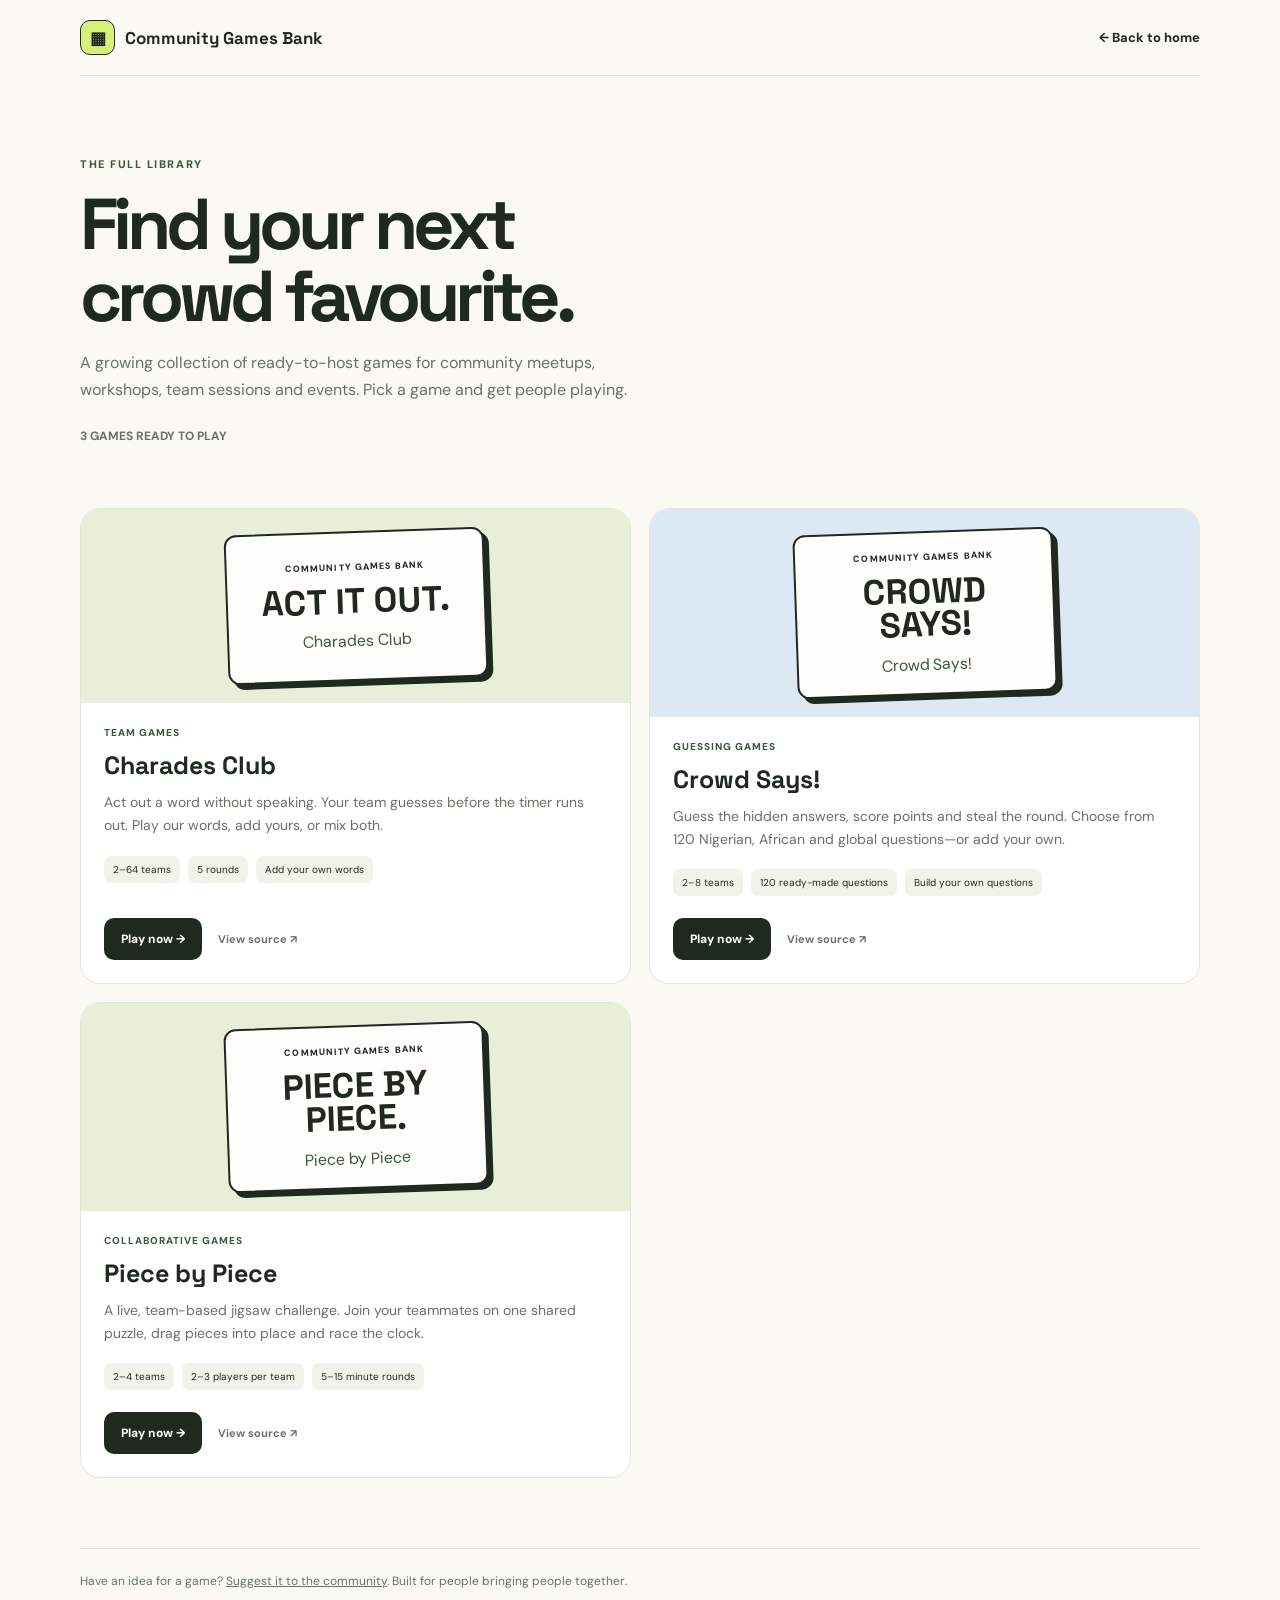
==== games/index.html @ 2c65b3ba "Add dedicated all-games library page" ====
<!doctype html><html lang="en"><head><meta charset="utf-8"><meta name="viewport" content="width=device-width,initial-scale=1"><meta name="theme-color" content="#faf9f4"><title>All Games — Community Games Bank</title><link rel="preconnect" href="https://fonts.googleapis.com"><link href="https://fonts.googleapis.com/css2?family=DM+Sans:wght@400;500;600;700;800&family=Space+Grotesk:wght@400;500;600;700;800&display=swap" rel="stylesheet"><style>
:root{--ink:#20291f;--muted:#687366;--paper:#faf9f4;--line:#e4e7dc;--lime:#d8f078;--green:#365b3b}*{box-sizing:border-box}body{margin:0;background:var(--paper);color:var(--ink);font-family:'DM Sans',Arial,sans-serif}.wrap{width:min(1120px,calc(100% - 40px));margin:auto}.nav{height:76px;display:flex;align-items:center;justify-content:space-between;border-bottom:1px solid var(--line)}.brand{font:800 17px 'Space Grotesk';display:flex;align-items:center;gap:10px}.mark{width:35px;height:35px;border-radius:10px;background:var(--lime);display:grid;place-items:center;border:1px solid var(--ink)}a{color:inherit;text-decoration:none}.back{font-size:13px;font-weight:700}.hero{padding:70px 0 32px}.kicker{font-size:11px;font-weight:800;letter-spacing:.14em;color:var(--green)}h1{font:800 clamp(42px,7vw,72px)/1 'Space Grotesk';letter-spacing:-.07em;margin:17px 0}.intro{font-size:16px;line-height:1.7;color:var(--muted);max-width:590px}.count{font-size:12px;color:var(--muted);font-weight:700;margin-top:25px}.grid{display:grid;grid-template-columns:repeat(2,minmax(0,1fr));gap:18px;padding:20px 0 70px}.card{background:white;border:1px solid var(--line);border-radius:20px;overflow:hidden;display:flex;flex-direction:column}.art{min-height:190px;padding:22px;display:grid;place-items:center;background:#e8efd9}.art.blue{background:#dce8f3}.art.orange{background:#f7e4cf}.poster{width:min(260px,90%);min-height:150px;border:2px solid var(--ink);border-radius:12px;background:#fffefb;display:flex;flex-direction:column;align-items:center;justify-content:center;box-shadow:5px 5px 0 var(--ink);padding:18px;transform:rotate(-2deg)}.poster small{font-size:9px;letter-spacing:.12em;font-weight:800}.poster strong{font:800 35px/.95 'Space Grotesk';text-align:center;margin:12px 0}.poster em{font-style:normal;color:var(--green)}.body{padding:23px;display:flex;flex-direction:column;flex:1}.meta{font-size:10px;letter-spacing:.1em;text-transform:uppercase;color:var(--green);font-weight:800}.body h2{font:800 25px 'Space Grotesk';margin:10px 0}.body p{font-size:14px;line-height:1.65;color:var(--muted);margin:0 0 18px}.details{display:flex;gap:8px;flex-wrap:wrap;margin-bottom:22px}.details span{font-size:10px;background:#f1f3eb;padding:7px 9px;border-radius:7px}.actions{display:flex;align-items:center;gap:16px;margin-top:auto}.button{display:inline-flex;align-items:center;justify-content:center;background:var(--ink);color:#fff;border-radius:10px;padding:13px 17px;font-size:12px;font-weight:800}.source{font-size:11px;font-weight:700;color:var(--muted)}.footer{border-top:1px solid var(--line);padding:24px 0 40px;color:var(--muted);font-size:12px}.footer a{text-decoration:underline}@media(max-width:650px){.wrap{width:calc(100% - 30px)}.nav{height:65px}.brand{font-size:14px}.back{font-size:11px}.hero{padding:48px 0 20px}.intro{font-size:14px}.grid{grid-template-columns:1fr;gap:14px;padding-bottom:45px}.art{min-height:170px}.body{padding:20px}.body h2{font-size:23px}}
</style></head><body><div class="wrap"><nav class="nav"><a class="brand" href="/"><span class="mark">▦</span> Community Games Bank</a><a class="back" href="/">← Back to home</a></nav><header class="hero"><p class="kicker">THE FULL LIBRARY</p><h1>Find your next<br>crowd favourite.</h1><p class="intro">A growing collection of ready-to-host games for community meetups, workshops, team sessions and events. Pick a game and get people playing.</p><p class="count" id="count">GAMES READY TO PLAY</p></header><main class="grid" id="games"></main><footer class="footer">Have an idea for a game? <a href="/#contribute">Suggest it to the community</a>. Built for people bringing people together.</footer></div><script>
const games=[{"id":"charades-club","title":"Charades Club","eyebrow":"ACT IT OUT · GUESS IT FAST","description":"Act out a word without speaking. Your team guesses before the timer runs out. Play our words, add yours, or mix both.","category":"Team games","tags":["Team games","Energizers"],"searchTerms":["charades","guessing","acting","party","meetups","socials","icebreaker","nigerian","african","team building","community"],"details":["2–64 teams","5 rounds","Add your own words"],"status":"live","href":"/games/iih-charades/","sourceHref":"https://github.com/Mogaji-Bolaji-Abdullah/Community-Games-Bank/tree/main/games/iih-charades","art":{"theme":"lime","sticker":"YOUR TURN! ↗","lineOne":"ACT","lineTwo":"IT OUT."}},{"id":"crowd-says","title":"Crowd Says!","eyebrow":"GUESS · REVEAL · STEAL","description":"Guess the hidden answers, score points and steal the round. Choose from 120 Nigerian, African and global questions—or add your own.","category":"Guessing games","tags":["Team games","Guessing games","Energizers"],"searchTerms":["family feud","crowd says","survey game","team games","trivia","nigeria","africa","global","question","quiz","game night","party","group","custom","questions"],"details":["2–8 teams","120 ready-made questions","Build your own questions"],"status":"live","href":"/games/crowd-says/","sourceHref":"https://github.com/Mogaji-Bolaji-Abdullah/Community-Games-Bank/tree/main/games/crowd-says","art":{"theme":"blue","sticker":"GUESS THE ANSWER","lineOne":"CROWD","lineTwo":"SAYS!"}},{"id":"piece-by-piece","title":"Piece by Piece","eyebrow":"BUILD TOGETHER · BEAT THE CLOCK","description":"A live, team-based jigsaw challenge. Join your teammates on one shared puzzle, drag pieces into place and race the clock.","category":"Collaborative games","tags":["Team games","Collaborative games","Energizers"],"searchTerms":["jigsaw","puzzle","teamwork","collaboration","african art","group challenge","competition","timer","multiplayer"],"details":["2–4 teams","2–3 players per team","5–15 minute rounds"],"status":"live","href":"/games/piece-by-piece/","sourceHref":"https://github.com/Mogaji-Bolaji-Abdullah/Community-Games-Bank/tree/main/games/piece-by-piece","art":{"theme":"lime","sticker":"PUT IT TOGETHER","lineOne":"PIECE","lineTwo":"BY PIECE."}}];const grid=document.getElementById('games');const live=games.filter(g=>g.status==='live');document.getElementById('count').textContent=live.length+' GAMES READY TO PLAY';live.forEach(g=>{const art=document.createElement('div');art.className='art '+(g.art?.theme==='blue'?'blue':g.art?.theme==='orange'?'orange':'');const poster=document.createElement('div');poster.className='poster';const small=document.createElement('small');small.textContent='COMMUNITY GAMES BANK';const strong=document.createElement('strong');strong.textContent=(g.art?.lineOne||g.title)+' '+(g.art?.lineTwo||'');const em=document.createElement('em');em.textContent=g.title;poster.append(small,strong,em);art.append(poster);const card=document.createElement('article');card.className='card';const body=document.createElement('div');body.className='body';const meta=document.createElement('div');meta.className='meta';meta.textContent=g.category;const title=document.createElement('h2');title.textContent=g.title;const desc=document.createElement('p');desc.textContent=g.description;const details=document.createElement('div');details.className='details';g.details.forEach(d=>{const s=document.createElement('span');s.textContent=d;details.append(s)});const actions=document.createElement('div');actions.className='actions';const play=document.createElement('a');play.className='button';play.href=g.href;play.textContent='Play now →';const source=document.createElement('a');source.className='source';source.href=g.sourceHref;source.target='_blank';source.rel='noopener noreferrer';source.textContent='View source ↗';actions.append(play,source);body.append(meta,title,desc,details,actions);card.append(art,body);grid.append(card)});</script></body></html>
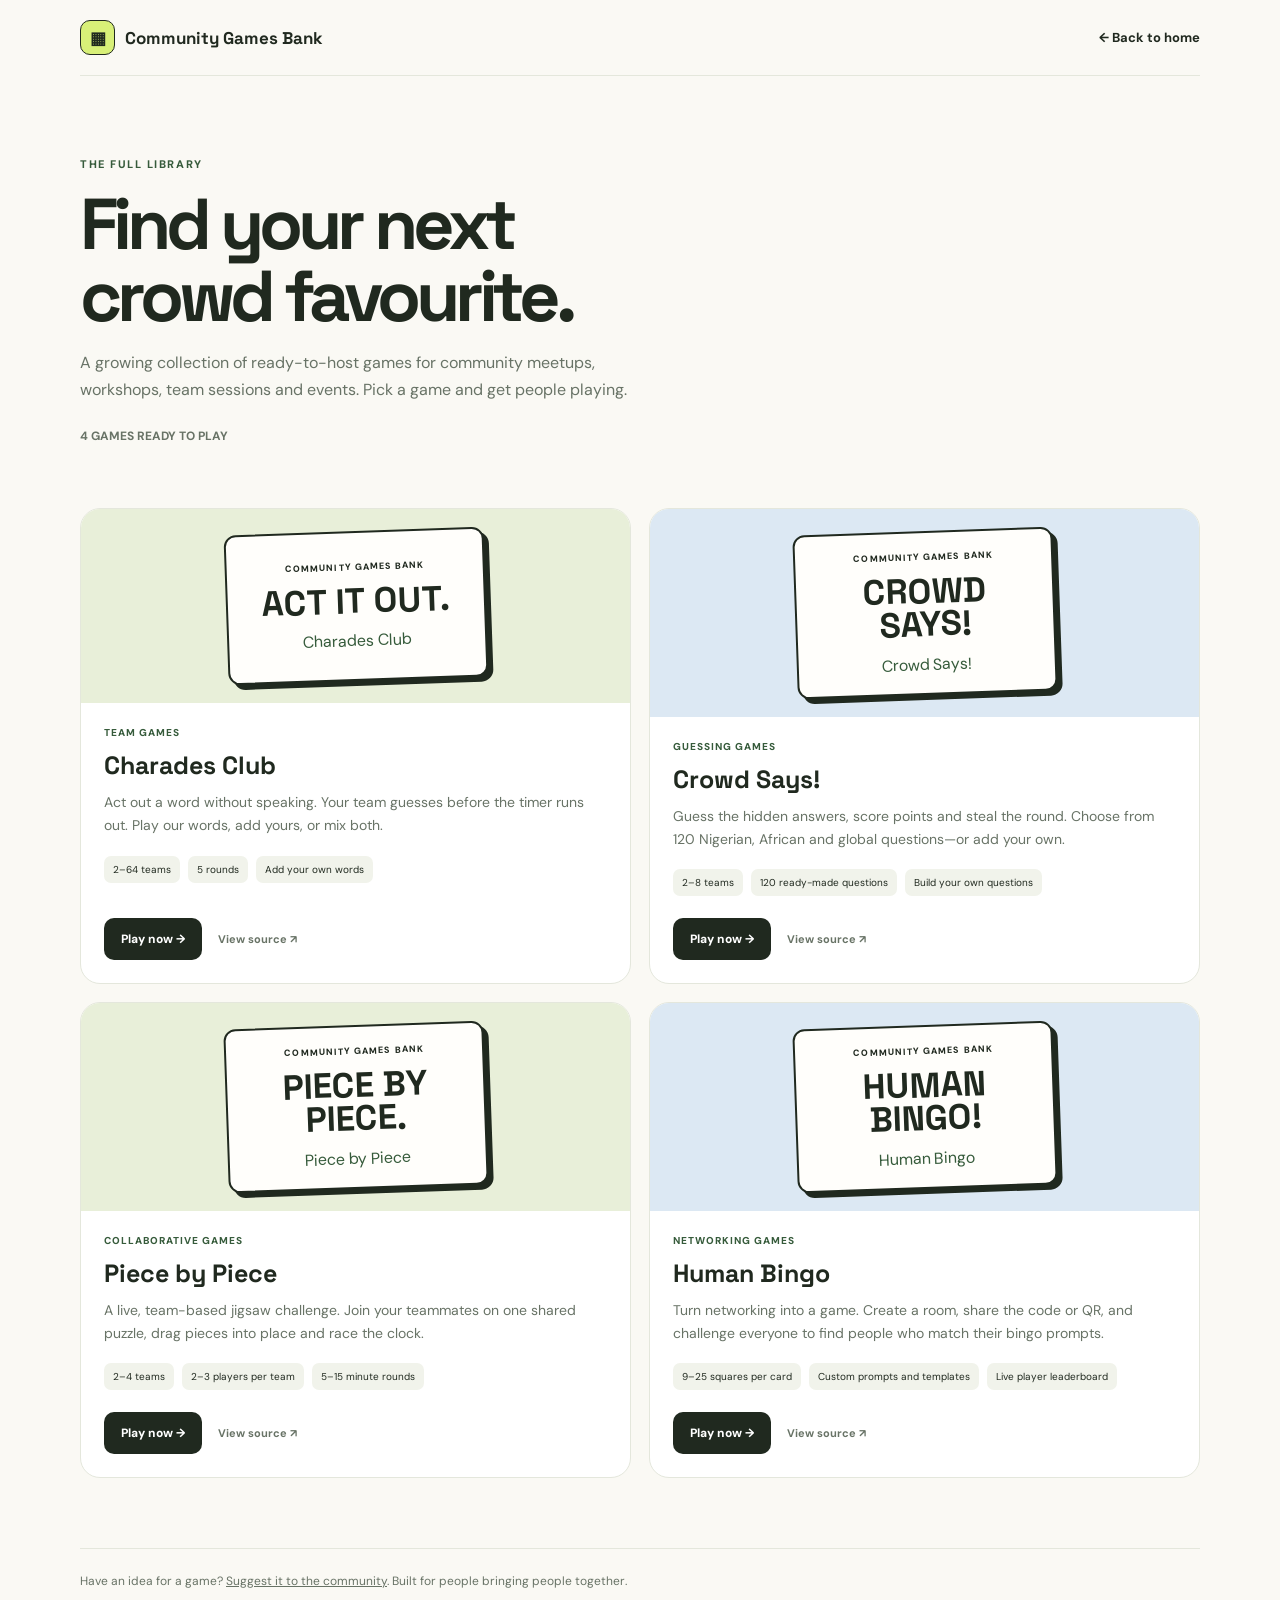
==== commit 048b9df6: "Feature Human Bingo in the full game directory" ====
--- a/games/index.html
+++ b/games/index.html
@@ -1,4 +1,4 @@
 <!doctype html><html lang="en"><head><meta charset="utf-8"><meta name="viewport" content="width=device-width,initial-scale=1"><meta name="theme-color" content="#faf9f4"><title>All Games — Community Games Bank</title><link rel="preconnect" href="https://fonts.googleapis.com"><link href="https://fonts.googleapis.com/css2?family=DM+Sans:wght@400;500;600;700;800&family=Space+Grotesk:wght@400;500;600;700;800&display=swap" rel="stylesheet"><style>
 :root{--ink:#20291f;--muted:#687366;--paper:#faf9f4;--line:#e4e7dc;--lime:#d8f078;--green:#365b3b}*{box-sizing:border-box}body{margin:0;background:var(--paper);color:var(--ink);font-family:'DM Sans',Arial,sans-serif}.wrap{width:min(1120px,calc(100% - 40px));margin:auto}.nav{height:76px;display:flex;align-items:center;justify-content:space-between;border-bottom:1px solid var(--line)}.brand{font:800 17px 'Space Grotesk';display:flex;align-items:center;gap:10px}.mark{width:35px;height:35px;border-radius:10px;background:var(--lime);display:grid;place-items:center;border:1px solid var(--ink)}a{color:inherit;text-decoration:none}.back{font-size:13px;font-weight:700}.hero{padding:70px 0 32px}.kicker{font-size:11px;font-weight:800;letter-spacing:.14em;color:var(--green)}h1{font:800 clamp(42px,7vw,72px)/1 'Space Grotesk';letter-spacing:-.07em;margin:17px 0}.intro{font-size:16px;line-height:1.7;color:var(--muted);max-width:590px}.count{font-size:12px;color:var(--muted);font-weight:700;margin-top:25px}.grid{display:grid;grid-template-columns:repeat(2,minmax(0,1fr));gap:18px;padding:20px 0 70px}.card{background:white;border:1px solid var(--line);border-radius:20px;overflow:hidden;display:flex;flex-direction:column}.art{min-height:190px;padding:22px;display:grid;place-items:center;background:#e8efd9}.art.blue{background:#dce8f3}.art.orange{background:#f7e4cf}.poster{width:min(260px,90%);min-height:150px;border:2px solid var(--ink);border-radius:12px;background:#fffefb;display:flex;flex-direction:column;align-items:center;justify-content:center;box-shadow:5px 5px 0 var(--ink);padding:18px;transform:rotate(-2deg)}.poster small{font-size:9px;letter-spacing:.12em;font-weight:800}.poster strong{font:800 35px/.95 'Space Grotesk';text-align:center;margin:12px 0}.poster em{font-style:normal;color:var(--green)}.body{padding:23px;display:flex;flex-direction:column;flex:1}.meta{font-size:10px;letter-spacing:.1em;text-transform:uppercase;color:var(--green);font-weight:800}.body h2{font:800 25px 'Space Grotesk';margin:10px 0}.body p{font-size:14px;line-height:1.65;color:var(--muted);margin:0 0 18px}.details{display:flex;gap:8px;flex-wrap:wrap;margin-bottom:22px}.details span{font-size:10px;background:#f1f3eb;padding:7px 9px;border-radius:7px}.actions{display:flex;align-items:center;gap:16px;margin-top:auto}.button{display:inline-flex;align-items:center;justify-content:center;background:var(--ink);color:#fff;border-radius:10px;padding:13px 17px;font-size:12px;font-weight:800}.source{font-size:11px;font-weight:700;color:var(--muted)}.footer{border-top:1px solid var(--line);padding:24px 0 40px;color:var(--muted);font-size:12px}.footer a{text-decoration:underline}@media(max-width:650px){.wrap{width:calc(100% - 30px)}.nav{height:65px}.brand{font-size:14px}.back{font-size:11px}.hero{padding:48px 0 20px}.intro{font-size:14px}.grid{grid-template-columns:1fr;gap:14px;padding-bottom:45px}.art{min-height:170px}.body{padding:20px}.body h2{font-size:23px}}
 </style></head><body><div class="wrap"><nav class="nav"><a class="brand" href="/"><span class="mark">▦</span> Community Games Bank</a><a class="back" href="/">← Back to home</a></nav><header class="hero"><p class="kicker">THE FULL LIBRARY</p><h1>Find your next<br>crowd favourite.</h1><p class="intro">A growing collection of ready-to-host games for community meetups, workshops, team sessions and events. Pick a game and get people playing.</p><p class="count" id="count">GAMES READY TO PLAY</p></header><main class="grid" id="games"></main><footer class="footer">Have an idea for a game? <a href="/#contribute">Suggest it to the community</a>. Built for people bringing people together.</footer></div><script>
-const games=[{"id":"charades-club","title":"Charades Club","eyebrow":"ACT IT OUT · GUESS IT FAST","description":"Act out a word without speaking. Your team guesses before the timer runs out. Play our words, add yours, or mix both.","category":"Team games","tags":["Team games","Energizers"],"searchTerms":["charades","guessing","acting","party","meetups","socials","icebreaker","nigerian","african","team building","community"],"details":["2–64 teams","5 rounds","Add your own words"],"status":"live","href":"/games/iih-charades/","sourceHref":"https://github.com/Mogaji-Bolaji-Abdullah/Community-Games-Bank/tree/main/games/iih-charades","art":{"theme":"lime","sticker":"YOUR TURN! ↗","lineOne":"ACT","lineTwo":"IT OUT."}},{"id":"crowd-says","title":"Crowd Says!","eyebrow":"GUESS · REVEAL · STEAL","description":"Guess the hidden answers, score points and steal the round. Choose from 120 Nigerian, African and global questions—or add your own.","category":"Guessing games","tags":["Team games","Guessing games","Energizers"],"searchTerms":["family feud","crowd says","survey game","team games","trivia","nigeria","africa","global","question","quiz","game night","party","group","custom","questions"],"details":["2–8 teams","120 ready-made questions","Build your own questions"],"status":"live","href":"/games/crowd-says/","sourceHref":"https://github.com/Mogaji-Bolaji-Abdullah/Community-Games-Bank/tree/main/games/crowd-says","art":{"theme":"blue","sticker":"GUESS THE ANSWER","lineOne":"CROWD","lineTwo":"SAYS!"}},{"id":"piece-by-piece","title":"Piece by Piece","eyebrow":"BUILD TOGETHER · BEAT THE CLOCK","description":"A live, team-based jigsaw challenge. Join your teammates on one shared puzzle, drag pieces into place and race the clock.","category":"Collaborative games","tags":["Team games","Collaborative games","Energizers"],"searchTerms":["jigsaw","puzzle","teamwork","collaboration","african art","group challenge","competition","timer","multiplayer"],"details":["2–4 teams","2–3 players per team","5–15 minute rounds"],"status":"live","href":"/games/piece-by-piece/","sourceHref":"https://github.com/Mogaji-Bolaji-Abdullah/Community-Games-Bank/tree/main/games/piece-by-piece","art":{"theme":"lime","sticker":"PUT IT TOGETHER","lineOne":"PIECE","lineTwo":"BY PIECE."}}];const grid=document.getElementById('games');const live=games.filter(g=>g.status==='live');document.getElementById('count').textContent=live.length+' GAMES READY TO PLAY';live.forEach(g=>{const art=document.createElement('div');art.className='art '+(g.art?.theme==='blue'?'blue':g.art?.theme==='orange'?'orange':'');const poster=document.createElement('div');poster.className='poster';const small=document.createElement('small');small.textContent='COMMUNITY GAMES BANK';const strong=document.createElement('strong');strong.textContent=(g.art?.lineOne||g.title)+' '+(g.art?.lineTwo||'');const em=document.createElement('em');em.textContent=g.title;poster.append(small,strong,em);art.append(poster);const card=document.createElement('article');card.className='card';const body=document.createElement('div');body.className='body';const meta=document.createElement('div');meta.className='meta';meta.textContent=g.category;const title=document.createElement('h2');title.textContent=g.title;const desc=document.createElement('p');desc.textContent=g.description;const details=document.createElement('div');details.className='details';g.details.forEach(d=>{const s=document.createElement('span');s.textContent=d;details.append(s)});const actions=document.createElement('div');actions.className='actions';const play=document.createElement('a');play.className='button';play.href=g.href;play.textContent='Play now →';const source=document.createElement('a');source.className='source';source.href=g.sourceHref;source.target='_blank';source.rel='noopener noreferrer';source.textContent='View source ↗';actions.append(play,source);body.append(meta,title,desc,details,actions);card.append(art,body);grid.append(card)});</script></body></html>+const games=[{"id":"charades-club","title":"Charades Club","eyebrow":"ACT IT OUT · GUESS IT FAST","description":"Act out a word without speaking. Your team guesses before the timer runs out. Play our words, add yours, or mix both.","category":"Team games","tags":["Team games","Energizers"],"searchTerms":["charades","guessing","acting","party","meetups","socials","icebreaker","nigerian","african","team building","community"],"details":["2–64 teams","5 rounds","Add your own words"],"status":"live","href":"/games/iih-charades/","sourceHref":"https://github.com/Mogaji-Bolaji-Abdullah/Community-Games-Bank/tree/main/games/iih-charades","art":{"theme":"lime","sticker":"YOUR TURN! ↗","lineOne":"ACT","lineTwo":"IT OUT."}},{"id":"crowd-says","title":"Crowd Says!","eyebrow":"GUESS · REVEAL · STEAL","description":"Guess the hidden answers, score points and steal the round. Choose from 120 Nigerian, African and global questions—or add your own.","category":"Guessing games","tags":["Team games","Guessing games","Energizers"],"searchTerms":["family feud","crowd says","survey game","team games","trivia","nigeria","africa","global","question","quiz","game night","party","group","custom","questions"],"details":["2–8 teams","120 ready-made questions","Build your own questions"],"status":"live","href":"/games/crowd-says/","sourceHref":"https://github.com/Mogaji-Bolaji-Abdullah/Community-Games-Bank/tree/main/games/crowd-says","art":{"theme":"blue","sticker":"GUESS THE ANSWER","lineOne":"CROWD","lineTwo":"SAYS!"}},{"id":"piece-by-piece","title":"Piece by Piece","eyebrow":"BUILD TOGETHER · BEAT THE CLOCK","description":"A live, team-based jigsaw challenge. Join your teammates on one shared puzzle, drag pieces into place and race the clock.","category":"Collaborative games","tags":["Team games","Collaborative games","Energizers"],"searchTerms":["jigsaw","puzzle","teamwork","collaboration","african art","group challenge","competition","timer","multiplayer"],"details":["2–4 teams","2–3 players per team","5–15 minute rounds"],"status":"live","href":"/games/piece-by-piece/","sourceHref":"https://github.com/Mogaji-Bolaji-Abdullah/Community-Games-Bank/tree/main/games/piece-by-piece","art":{"theme":"lime","sticker":"PUT IT TOGETHER","lineOne":"PIECE","lineTwo":"BY PIECE."}},{"id":"human-bingo","title":"Human Bingo","eyebrow":"MEET PEOPLE · MAKE CONNECTIONS","description":"Turn networking into a game. Create a room, share the code or QR, and challenge everyone to find people who match their bingo prompts.","category":"Networking games","tags":["Networking games","Icebreakers","Team games"],"searchTerms":["human bingo","networking","icebreaker","meet people","connection","bingo card","QR code","room code","community events","introductions"],"details":["9–25 squares per card","Custom prompts and templates","Live player leaderboard"],"status":"live","href":"/games/human-bingo/","sourceHref":"https://github.com/Mogaji-Bolaji-Abdullah/Community-Games-Bank/tree/main/games/human-bingo","art":{"theme":"blue","sticker":"MEET YOUR PEOPLE","lineOne":"HUMAN","lineTwo":"BINGO!"}}];const grid=document.getElementById('games');const live=games.filter(g=>g.status==='live');document.getElementById('count').textContent=live.length+' GAMES READY TO PLAY';live.forEach(g=>{const art=document.createElement('div');art.className='art '+(g.art?.theme==='blue'?'blue':g.art?.theme==='orange'?'orange':'');const poster=document.createElement('div');poster.className='poster';const small=document.createElement('small');small.textContent='COMMUNITY GAMES BANK';const strong=document.createElement('strong');strong.textContent=(g.art?.lineOne||g.title)+' '+(g.art?.lineTwo||'');const em=document.createElement('em');em.textContent=g.title;poster.append(small,strong,em);art.append(poster);const card=document.createElement('article');card.className='card';const body=document.createElement('div');body.className='body';const meta=document.createElement('div');meta.className='meta';meta.textContent=g.category;const title=document.createElement('h2');title.textContent=g.title;const desc=document.createElement('p');desc.textContent=g.description;const details=document.createElement('div');details.className='details';g.details.forEach(d=>{const s=document.createElement('span');s.textContent=d;details.append(s)});const actions=document.createElement('div');actions.className='actions';const play=document.createElement('a');play.className='button';play.href=g.href;play.textContent='Play now →';const source=document.createElement('a');source.className='source';source.href=g.sourceHref;source.target='_blank';source.rel='noopener noreferrer';source.textContent='View source ↗';actions.append(play,source);body.append(meta,title,desc,details,actions);card.append(art,body);grid.append(card)});</script></body></html>
